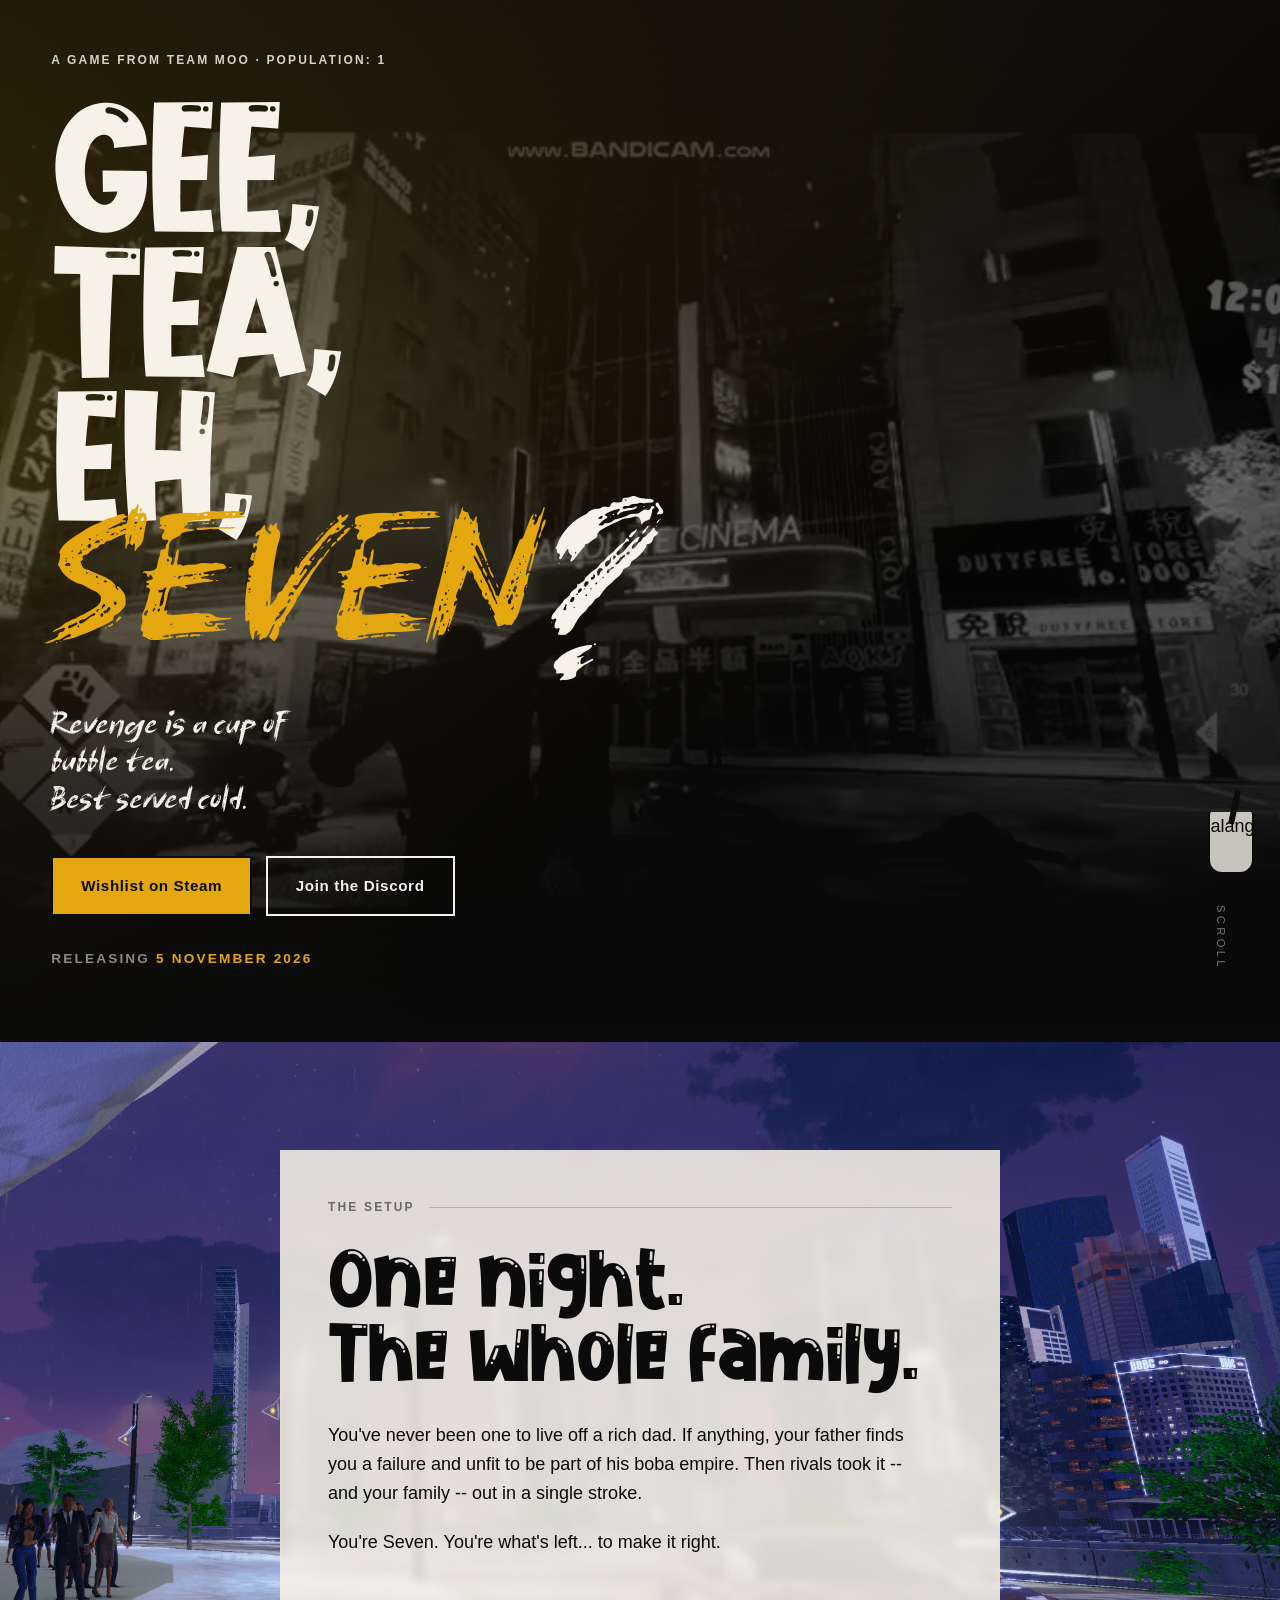
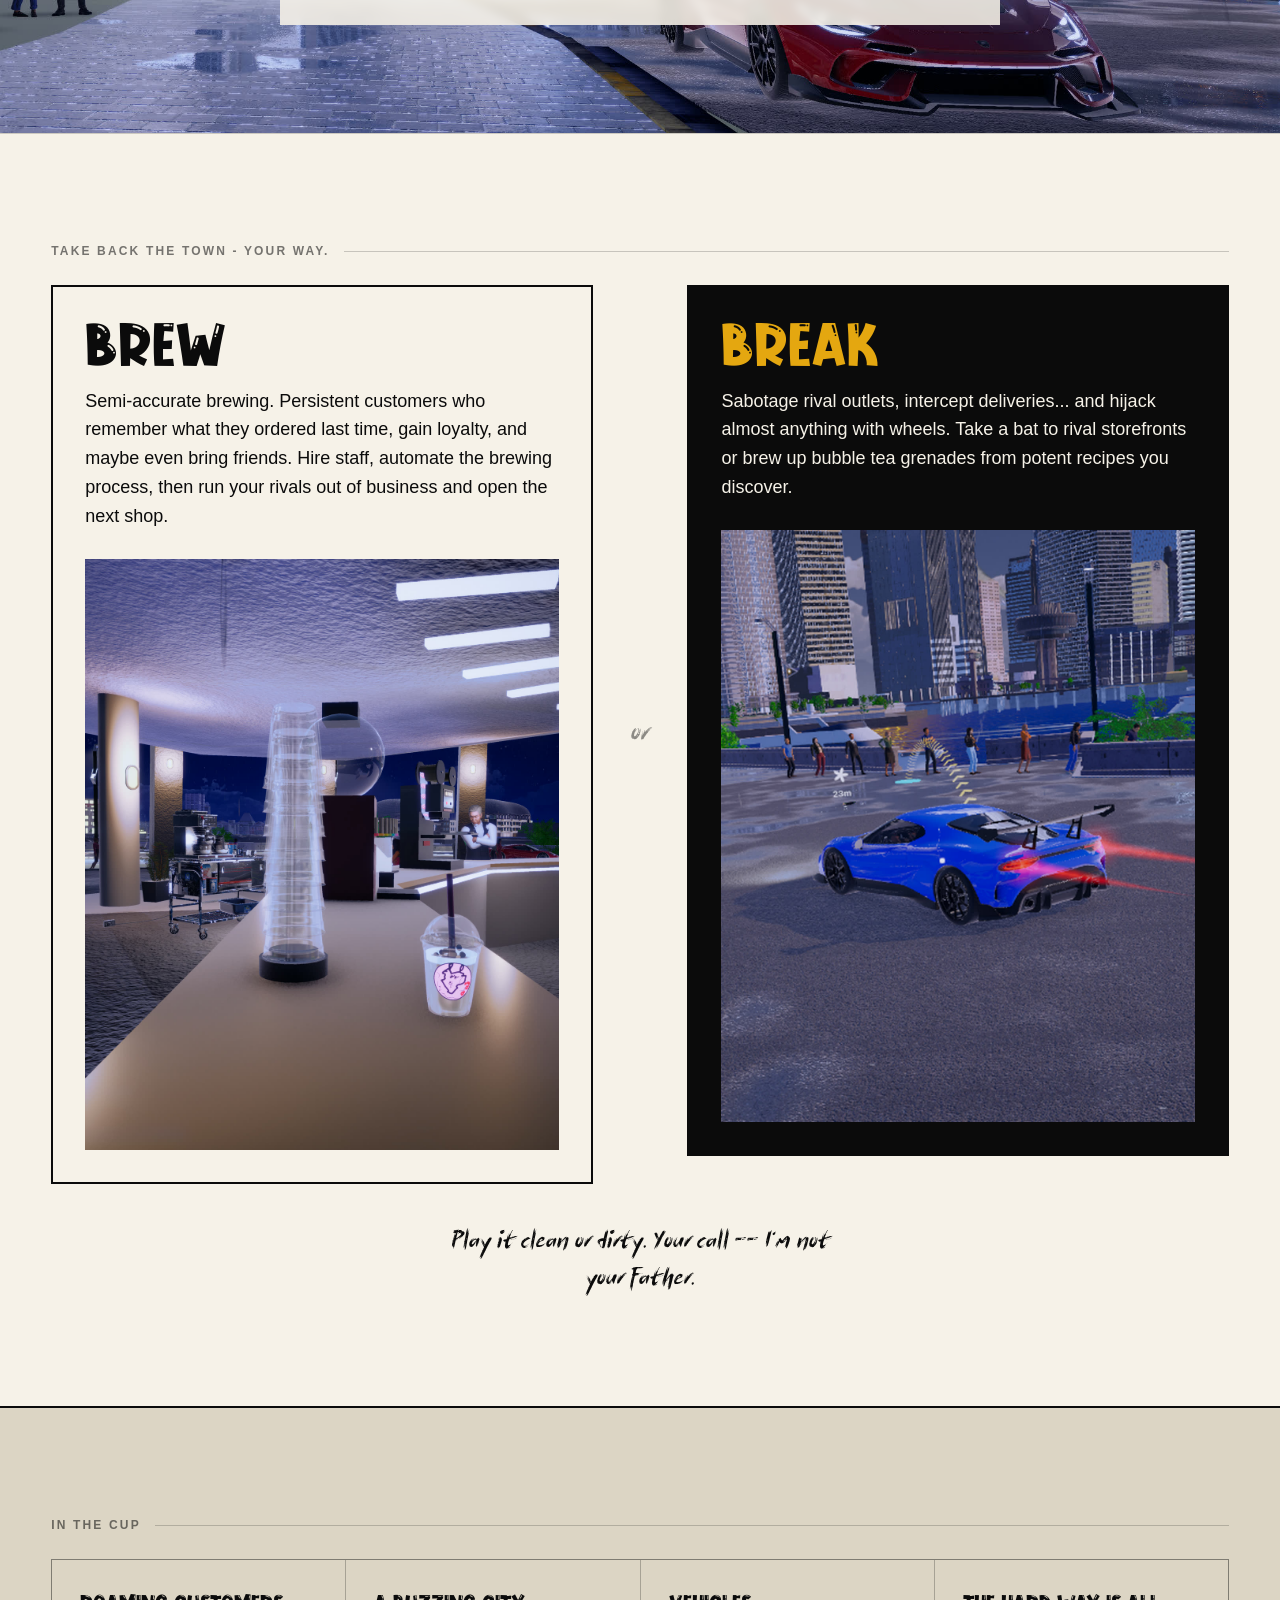
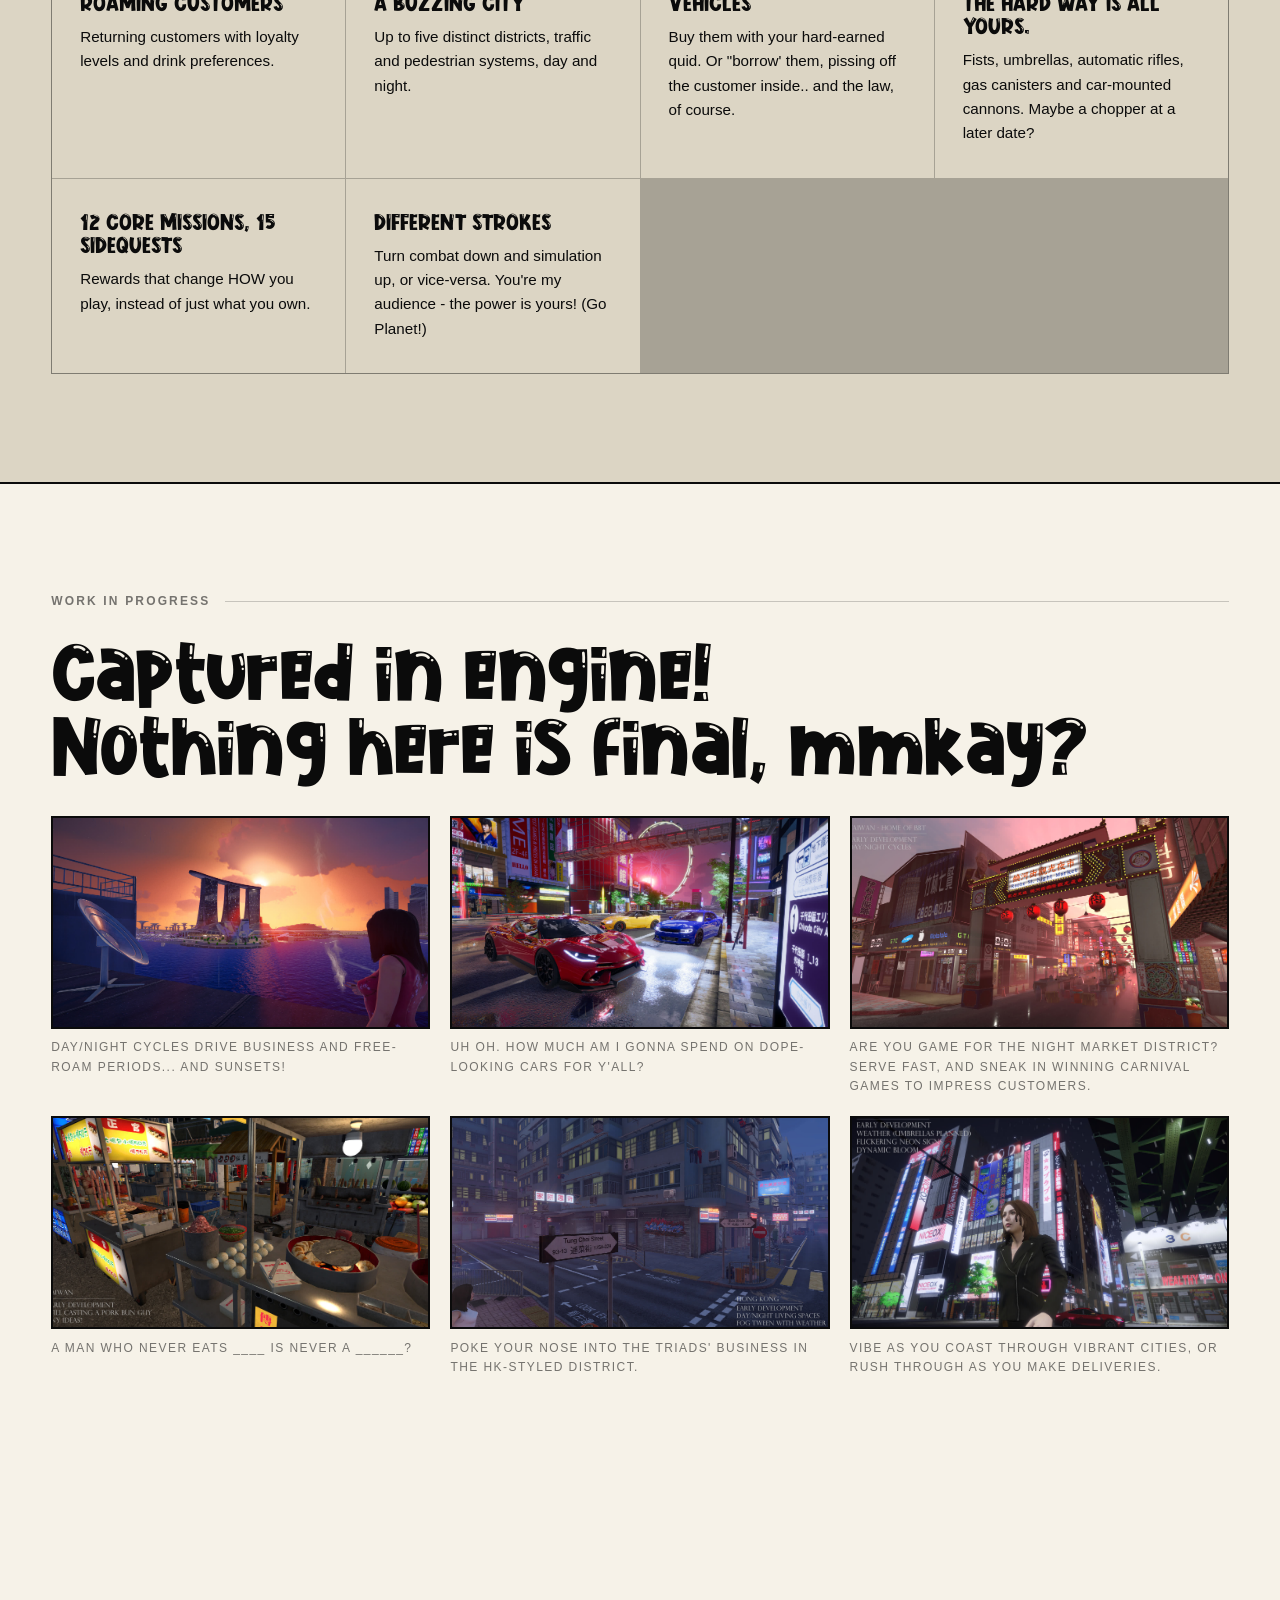
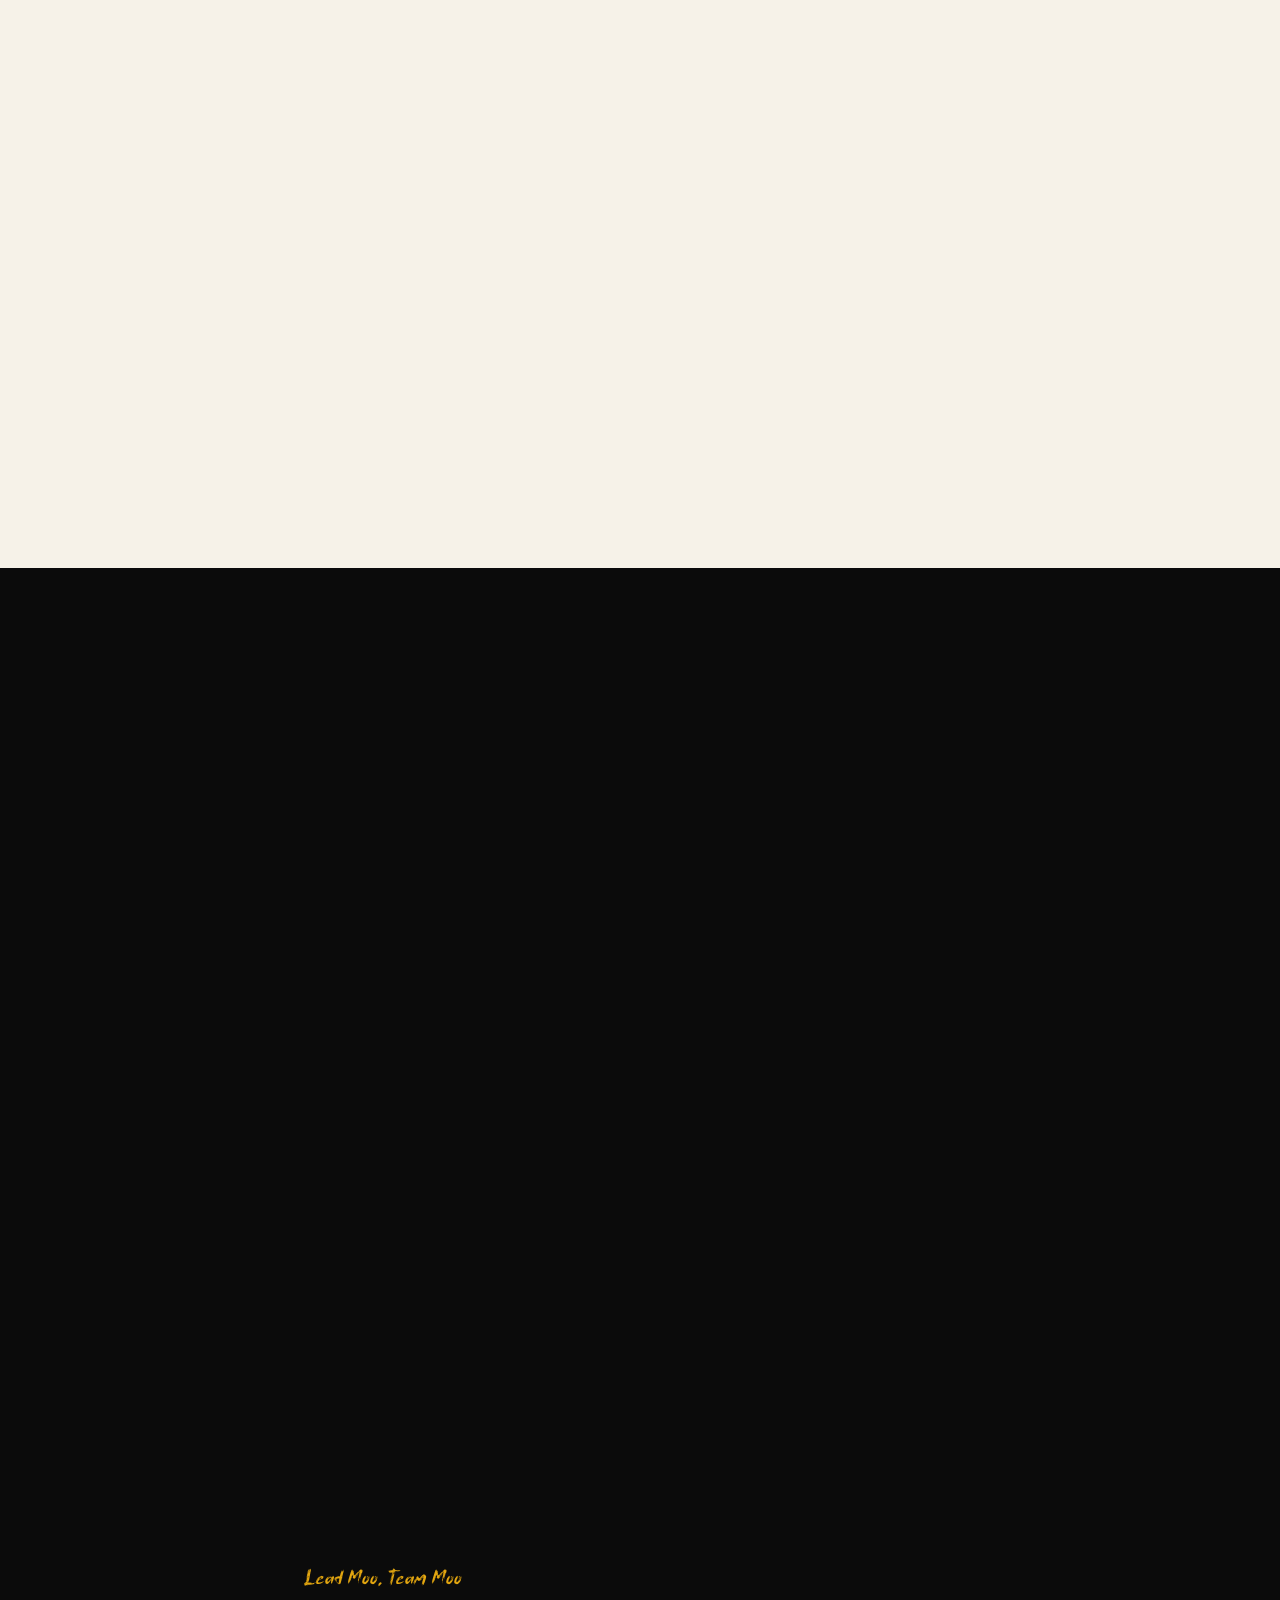
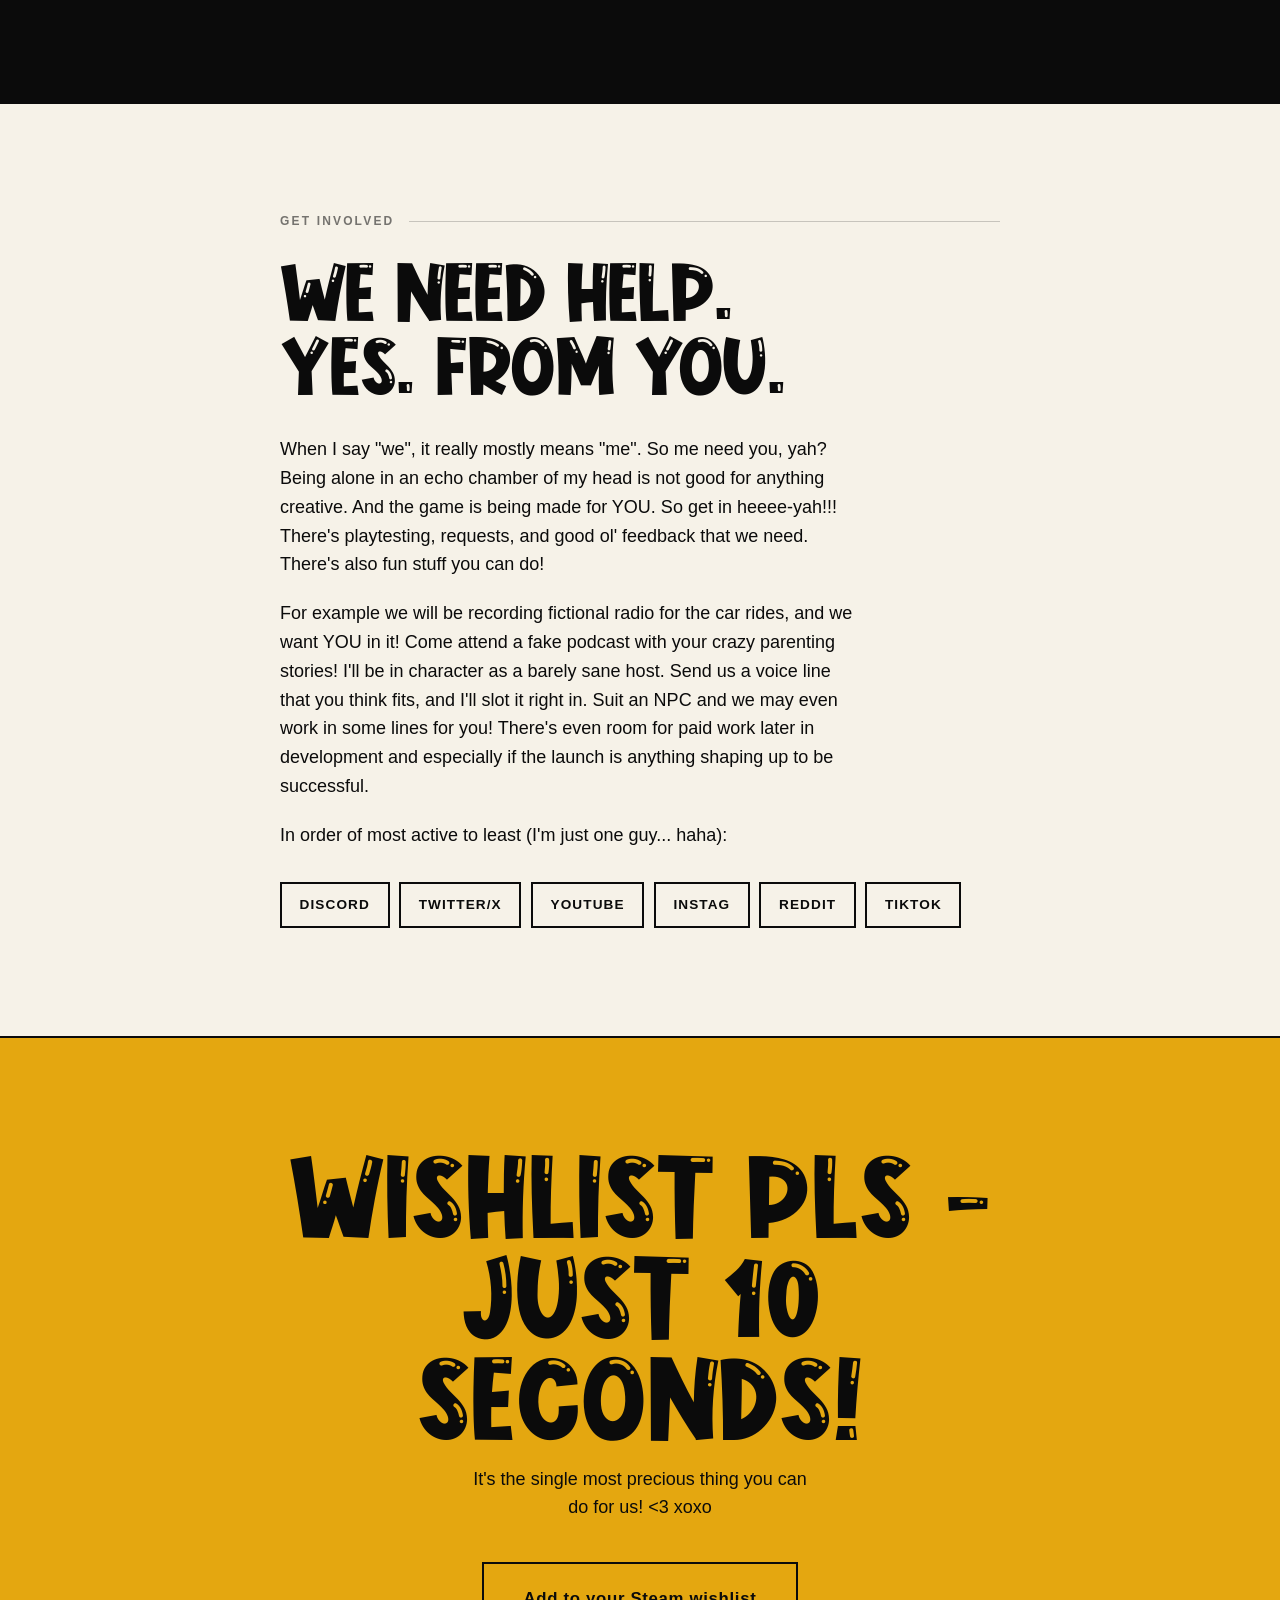
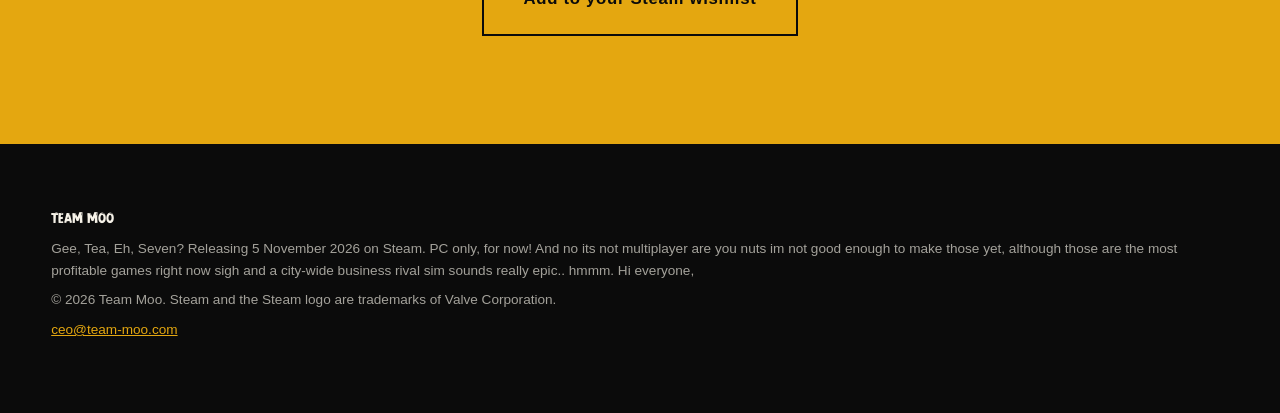
==== index.html @ e5a82c46 "Gee, Tea, Eh, Seven? launch site — trailer hero, six-shot gallery, Steam-ready Co-Authored-By: Claud" ====
<!DOCTYPE html>
<html lang="en">
<head>
<meta charset="utf-8">
<meta name="viewport" content="width=device-width, initial-scale=1">
<title>Gee, Tea, Eh, Seven? from Team Moo (yep)</title>
<meta name="description" content="An open-world, crime-friendly bubble tea chain management simulator. On one level. Revenge is a cup of bubble tea, best served cold. Wishlist on Steam!">

<meta property="og:title" content="Gee, Tea, Eh, Seven?">
<meta property="og:description" content="Build your own empire... or tear theirs down. An open-world crime bubble tea management sim from Team Moo (you read that right lol)">
<meta property="og:type" content="website">
<meta property="og:url" content="https://team-moo.com/">
<meta property="og:image" content="https://team-moo.com/img/og-card.jpg">
<meta name="twitter:card" content="summary_large_image">

<link rel="icon" href="img/favicon.png">
<link rel="stylesheet" href="css/styles.css">
</head>
<body>

<div class="cup" aria-hidden="true">
      <div class="cup__vessel">
         <div class="cup__fill"></div>
    <div class="cup__pearls">
      <span></span><span></span><span></span><span></span><span></span><span></span>alangreenspan
    </div>
  </div>
  <div class="cup__straw"></div>
</div>

<a class="skip" href="#main">Skip to content</a>

<header class="hero" id="main">
  <div class="hero__media">
    
    <img src="img/hero-still.jpg" alt="" loading="eager">
   
    <video autoplay muted loop playsinline preload="metadata" poster="img/hero-still.jpg" aria-hidden="true" tabindex="-1">
      <source src="video/trailer-loop.webm" type="video/webm">
      <source src="video/trailer-loop.mp4" type="video/mp4">
    </video>
  </div>

  <div class="hero__inner">
    <p class="eyebrow reveal"> A game from Team Moo · Population: 1</p>

    <h1 class="hero__title reveal" data-delay="1">
      <span class="hero__line">Gee,</span>
      <span class="hero__line">Tea,</span>
      <span class="hero__line">Eh,</span>
      <span class="hero__line hero__line--mark">Seven<span class="q">?</span></span>
    </h1>

    <p class="hero__tag reveal" data-delay="2">
      Revenge is a cup of bubble tea.<br>Best served cold.
    </p>

    <div class="hero__cta reveal" data-delay="3">
      <a class="btn btn--solid" href="https://store.steampowered.com/app/4365230/Gee_Tea_Eh_Seven/">Wishlist on Steam</a>
      <a class="btn btn--ghost" href="https://discord.gg/n47VFVSS6X">Join the Discord</a>
    </div>

    <p class="hero__date reveal" data-delay="4"><span>Releasing</span> 5 November 2026</p>
  </div>

  <div class="hero__scrollcue" aria-hidden="true">Scroll</div>
</header>

<main>

<section class="sec sec--story" id="story">
  <div class="wrap wrap--narrow">
    <p class="label reveal">The setup</p>
    <h2 class="h-display reveal" data-delay="1">One night.<br>The whole family.</h2>
    <div class="prose reveal" data-delay="2">
      <p>You've never been one to live off a rich dad. If anything, your father finds you a failure and unfit to be part of his boba empire. Then rivals took it -- and your family -- out in a single stroke.</p>
      <p>You're Seven. You're what's left... to make it right.</p>
    </div>
  </div>
</section>


<section class="sec sec--fork" id="fork">
  <div class="wrap">
    <p class="label reveal">Take back the town - your way.</p>
    <div class="fork">
      <article class="fork__side reveal" data-delay="1">
        <h3 class="fork__h">Brew</h3>
        <p>Semi-accurate brewing. Persistent customers who remember what they ordered last time, gain loyalty, and maybe even bring friends. Hire staff, automate the brewing process, then run your rivals out of business and open the next shop.</p>
       
        <img class="fork__img" src="img/fork-brew.jpg" alt="(ALPHA ONLY) Brewing up a storm for customers." loading="lazy">
      </article>

      <div class="fork__or" aria-hidden="true"><span>or</span></div>

      <article class="fork__side fork__side--dark reveal" data-delay="2">


        <h3 class="fork__h">Break</h3>

        <p>Sabotage rival outlets, intercept deliveries... and hijack almost anything with wheels. Take a bat to rival storefronts or brew up bubble tea grenades from potent recipes you discover.</p>

      

        <img class="fork__img" src="img/fork-break.jpg" alt="Confrontation on the street" loading="lazy">
      </article>
    </div>
    <p class="fork__note reveal" data-delay="3">Play it clean or dirty. Your call -- I'm not your father.</p>
  </div>
</section>


<section class="sec sec--kit" id="features">

  <div class="wrap">
    <p class="label reveal">In the cup</p>
    <ul class="kit">
      <li class="kit__item reveal"><h4>Roaming customers</h4><p>Returning customers with loyalty levels and drink preferences.</p></li>
      <li class="kit__item reveal" data-delay="1"><h4>A buzzing city</h4><p>Up to five distinct districts, traffic and pedestrian systems, day and night.</p></li>
      <li class="kit__item reveal" data-delay="2"><h4>Vehicles</h4><p>Buy them with your hard-earned quid. Or "borrow' them, pissing off the customer inside.. and the law, of course.</p></li>
      <li class="kit__item reveal" data-delay="3"><h4>The hard way is all yours.</h4><p>Fists, umbrellas, automatic rifles, gas canisters and car-mounted cannons. Maybe a chopper at a later date?</p></li>
      <li class="kit__item reveal" data-delay="4"><h4>12 core missions, 15 sidequests</h4><p>Rewards that change HOW you play,  instead of just what you own.</p></li>
      <li class="kit__item reveal" data-delay="5"><h4>Different strokes</h4><p>Turn combat down and simulation up, or vice-versa. You're my audience - the power is yours! (Go Planet!)</p></li>
    </ul>
  </div>
</section>


<section class="sec sec--gallery" id="gallery">
  <div class="wrap">
    <p class="label reveal">Work in progress</p>
    <h2 class="h-display reveal" data-delay="1">Captured in engine!<br>Nothing here is final, mmkay?</h2>
    <div class="gallery">
     
      <figure class="gallery__cell reveal"><img src="img/shot-01.jpg" alt="" loading="lazy"><figcaption>Day/night cycles drive business and free-roam periods... and sunsets!</figcaption></figure>
      <figure class="gallery__cell reveal" data-delay="1"><img src="img/shot-02.jpg" alt="" loading="lazy"><figcaption>Uh oh. How much am I gonna spend on dope-looking cars for y'all?</figcaption></figure>
      <figure class="gallery__cell reveal" data-delay="2"><img src="img/shot-03.jpg" alt="" loading="lazy"><figcaption>Are you game for the night market district? Serve fast, and sneak in winning carnival games to impress customers.</figcaption></figure>
      <figure class="gallery__cell reveal" data-delay="3"><img src="img/shot-04.jpg" alt="" loading="lazy"><figcaption>A man who never eats ____ is never a ______? </figcaption></figure>
      <figure class="gallery__cell reveal" data-delay="4"><img src="img/shot-05.jpg" alt="" loading="lazy"><figcaption>Poke your nose into the triads' business in the HK-styled district.</figcaption></figure>
      <figure class="gallery__cell reveal" data-delay="5"><img src="img/shot-06.jpg" alt="" loading="lazy"><figcaption>Vibe as you coast through vibrant cities, or rush through as you make deliveries.</figcaption></figure>
    </div>
    <div class="gallery__video reveal">
      <iframe src="https://www.youtube-nocookie.com/embed/8V0tipgCSSY"
        title="100 Wishlists! Celebratory features trailer for Gee, Tea, Eh, Seven"
        loading="lazy"
        allow="accelerometer; autoplay; clipboard-write; encrypted-media; gyroscope; picture-in-picture; web-share"
        referrerpolicy="strict-origin-when-cross-origin"
        allowfullscreen></iframe>
    </div>
  </div>
</section>


<section class="sec sec--pledge" id="pledge">
  <div class="wrap wrap--narrow">
    <p class="label label--invert reveal">AI'd rather not</p>
    <h2 class="h-display h-display--invert reveal" data-delay="1">Every asset in this game was (probably) made by a person.</h2>
    <div class="prose prose--invert reveal" data-delay="2">
      <p>I literally voice almost all the male characters and am working with amazing female VAs (including the wife...). Even though GenAI voices would have been helluva lot cheaper, near-instant, and hassle-free (you ever waited 4 weeks for a retake? Or rewritten the script a few times?). But what would be the point? I want you to hear us, feel us, and rip into our amateur performances. It's fun for us, and it'll be fun for you (and not cringe), I hope. And I think you want to hear us, too.</p>
      <p>Even fonts, for example -- some were purchased through a custom license from a designer in Indonesia who has been at it for yonks. The main character? The creator sent me a telegram video to adjust his hair, bless her heart. </p>

<p>But even asset stores are getting sus now. As far as I can tell, our assets predate the flood - a lot of our cityscape comes from 2021 - 2023 releases, for example. I mean, they certainly look charmingly jank in some places... so forgive us for the jank. If you spot something that doesn't belong, please tell us and we'll sniff around. But damn, I can see how it gets harder to tell as time goes on. Anyway, at least we're paying humans D:</p>
    </div>
    <p class="signoff reveal" data-delay="3">— Lead Moo, Team Moo</p>
  </div>
</section>


<section class="sec sec--join" id="join">
  <div class="wrap wrap--narrow">
    <p class="label reveal">Get involved</p>
    <h2 class="h-display reveal" data-delay="1">WE NEED HELP. YES. FROM YOU.</h2>
    <div class="prose reveal" data-delay="2">
      <p>When I say "we", it really mostly means "me". So me need you, yah? Being alone in an echo chamber of my head is not good for anything creative. And the game is being made for YOU. So get in heeee-yah!!! There's playtesting, requests, and good ol' feedback that we need. There's also fun stuff you can do! </p>

<p>For example we will be recording fictional radio for the car rides, and we want YOU in it! Come attend a fake podcast with your crazy parenting stories! I'll be in character as a barely sane host. Send us a voice line that you think fits, and I'll slot it right in. Suit an NPC and we may even work in some lines for you! There's even room for paid work later in development and especially if the launch is anything shaping up to be successful.</p>

<p>In order of most active to least (I'm just one guy... haha):</p>
    </div>
    <div class="social reveal" data-delay="3">
      <a href="https://discord.gg/n47VFVSS6X">Discord</a>
      <a href="https://x.com/geeteaehseven">Twitter/X</a>
      <a href="https://youtube.com/@GeeTeaEhSeven">YouTube</a>
      <a href="https://instagram.com/geeteaehseven">Instag</a>
      <a href="https://www.reddit.com/r/GeeTeaEh7/">Reddit</a>           
      <a href="https://tiktok.com/@geeteaehseven">TikTok</a>
      </div>
  </div>
</section>



<section class="sec sec--end">
  <div class="wrap wrap--narrow">
    <h2 class="end__h reveal">Wishlist pls - just 10 seconds!</h2>
    <p class="end__sub reveal" data-delay="1">It's the single most precious thing you can do for us! <3 xoxo</p>
    <a class="btn btn--solid btn--big reveal" data-delay="2" href="https://store.steampowered.com/app/4365230/Gee_Tea_Eh_Seven/">Add to your Steam wishlist</a>
  </div>
</section>

</main>

<footer class="foot">
  <div class="wrap">
    <p class="foot__brand">Team Moo</p>
    <p class="foot__meta">Gee, Tea, Eh, Seven? Releasing 5 November 2026 on Steam. PC only, for now! And no its not multiplayer are you nuts im not good enough to make those yet, although those are the most profitable games right now sigh and a city-wide business rival sim sounds really epic.. hmmm. Hi everyone,</p>
    <p class="foot__legal">© 2026 Team Moo. Steam and the Steam logo are trademarks of Valve Corporation.</p>
    <p class="foot__contact"><a href="mailto:ceo@team-moo.com">ceo@team-moo.com</a></p>
  </div>
</footer>

<script src="js/main.js"></script>
</body>
</html>
---- css/styles.css ----
/* ============================================================
   Gee, Tea, Eh, Seven? — team-moo.com
   Palette: mustard / ink / paper, with a tapioca brown for depth.
   Drop licensed .woff2 files into /fonts/ (see fonts/README.txt).
   ============================================================ */

@font-face {
  font-family: "Jellyfish";
  src: url("../fonts/jellyfish.woff2") format("woff2");
  font-weight: 400 900;
  font-display: swap;
}
@font-face {
  font-family: "Mashiro";
  src: url("../fonts/mashiro.woff2") format("woff2");
  font-weight: 400 700;
  font-display: swap;
}

:root {
  --ink:        #0B0B0B;
  --ink-soft:   #1A1815;
  --paper:      #F6F2E8;
  --paper-dim:  #DCD5C4;
  --mustard:    #E4A710;
  --mustard-hi: #FFC53D;
  --tapioca:    #2A1F16;

  --font-display: "Jellyfish", "Impact", system-ui, sans-serif;
  --font-accent:  "Mashiro", "Georgia", serif;
  --font-body:    ui-sans-serif, "Inter", "Helvetica Neue", Arial, sans-serif;

  --gut: clamp(1.25rem, 4vw, 4rem);
  --sec-pad: clamp(5rem, 12vh, 11rem);
  --rule: 1px solid color-mix(in srgb, var(--ink) 18%, transparent);
}

*, *::before, *::after { box-sizing: border-box; }

html { scroll-behavior: smooth; }
@media (prefers-reduced-motion: reduce) { html { scroll-behavior: auto; } }

body {
  margin: 0;
  background: var(--paper);
  color: var(--ink);
  font-family: var(--font-body);
  font-size: clamp(1rem, 0.95rem + 0.25vw, 1.125rem);
  line-height: 1.6;
  -webkit-font-smoothing: antialiased;
  overflow-x: hidden;
}

img { max-width: 100%; display: block; }
a { color: inherit; }

.skip {
  position: absolute; left: -9999px; top: 0; z-index: 200;
  background: var(--ink); color: var(--mustard); padding: .75rem 1rem;
}
.skip:focus { left: 0; }

:focus-visible {
  outline: 3px solid var(--mustard);
  outline-offset: 3px;
}

.wrap {
  width: min(100% - (var(--gut) * 2), 1240px);
  margin-inline: auto;
}
.wrap--narrow { width: min(100% - (var(--gut) * 2), 720px); }

/* ---------- Type roles ---------- */

.eyebrow, .label {
  font-family: var(--font-body);
  font-size: .75rem;
  font-weight: 700;
  letter-spacing: .18em;
  text-transform: uppercase;
  margin: 0 0 1.5rem;
  color: color-mix(in srgb, var(--ink) 55%, transparent);
}
.label { display: flex; align-items: center; gap: .9rem; }
.label::after {
  content: ""; flex: 1; height: 1px;
  background: color-mix(in srgb, var(--ink) 20%, transparent);
}
.label--invert { color: color-mix(in srgb, var(--paper) 60%, transparent); }
.label--invert::after { background: color-mix(in srgb, var(--paper) 25%, transparent); }
/* Hero eyebrow sits on the dark video/still, not paper. */
.hero .eyebrow { color: color-mix(in srgb, var(--paper) 85%, transparent); }

.h-display {
  font-family: var(--font-display);
  font-size: clamp(2.25rem, 1.2rem + 4.6vw, 5rem);
  line-height: .95;
  letter-spacing: -0.02em;
  margin: 0 0 2rem;
  text-wrap: balance;
}
.h-display--invert { color: var(--paper); }

.prose p { margin: 0 0 1.25rem; max-width: 58ch; }
.prose--invert { color: color-mix(in srgb, var(--paper) 82%, transparent); }

/* ---------- Buttons ---------- */

.btn {
  display: inline-block;
  font-weight: 700;
  font-size: .95rem;
  letter-spacing: .04em;
  text-decoration: none;
  padding: 1rem 1.75rem;
  border: 2px solid var(--ink);
  transition: transform .18s ease, background .18s ease, color .18s ease;
}
.btn--solid { background: var(--mustard); color: var(--ink); }
.btn--solid:hover { background: var(--ink); color: var(--mustard); transform: translateY(-2px); }
.btn--ghost { background: transparent; color: var(--paper); border-color: var(--paper); }
.btn--ghost:hover { background: var(--paper); color: var(--ink); transform: translateY(-2px); }
.btn--big { padding: 1.35rem 2.5rem; font-size: 1.05rem; }

/* ============================================================
   SIGNATURE — the cup fills as you scroll
   ============================================================ */

.cup {
  position: fixed;
  right: clamp(.75rem, 2vw, 1.75rem);
  bottom: clamp(.75rem, 2vw, 1.75rem);
  z-index: 90;
  width: 46px;
  pointer-events: none;
  mix-blend-mode: normal;
}
.cup__vessel {
  position: relative;
  height: 62px;
  border: 2px solid var(--ink);
  border-top: none;
  border-radius: 3px 3px 14px 14px;
  overflow: hidden;
  background: color-mix(in srgb, var(--paper) 80%, transparent);
  backdrop-filter: blur(3px);
}
.cup__fill {
  position: absolute; inset: auto 0 0 0;
  height: 0%;
  background: var(--mustard);
  transition: height .12s linear;
}
.cup__pearls { position: absolute; inset: 0; }
.cup__pearls span {
  position: absolute;
  width: 7px; height: 7px;
  border-radius: 50%;
  background: var(--tapioca);
  opacity: 0;
  transition: opacity .3s ease;
}
.cup__pearls span:nth-child(1) { left: 5px;  bottom: 4px; }
.cup__pearls span:nth-child(2) { left: 15px; bottom: 3px; }
.cup__pearls span:nth-child(3) { left: 26px; bottom: 5px; }
.cup__pearls span:nth-child(4) { left: 9px;  bottom: 12px; }
.cup__pearls span:nth-child(5) { left: 21px; bottom: 11px; }
.cup__pearls span:nth-child(6) { left: 30px; bottom: 13px; }
.cup.is-filling .cup__pearls span { opacity: 1; }
.cup__straw {
  position: absolute;
  top: -22px; left: 50%;
  width: 6px; height: 34px;
  background: var(--ink);
  transform: translateX(-50%) rotate(12deg);
  transform-origin: bottom center;
}
@media (max-width: 640px) { .cup { display: none; } }

/* ============================================================
   HERO
   ============================================================ */

.hero {
  position: relative;
  min-height: 100svh;
  display: flex;
  align-items: flex-end;
  padding: var(--gut) var(--gut) clamp(3rem, 8vh, 6rem);
  background: var(--ink);
  overflow: hidden;
  isolation: isolate;
}
.hero__media { position: absolute; inset: 0; z-index: -2; }
.hero__media img,
.hero__media video {
  width: 100%; height: 100%; object-fit: cover;
  /* Duotone: unifies WIP screenshots of uneven quality into one look. */
  filter: grayscale(1) contrast(1.15) brightness(.62);
}
/* Video sits above the still; its poster is the same image, so a missing or
   still-loading file is invisible to the viewer. */
.hero__media video { position: absolute; inset: 0; }
@media (prefers-reduced-motion: reduce) {
  .hero__media video { display: none; }
}
.hero::after {
  content: "";
  position: absolute; inset: 0; z-index: -1;
  background:
    linear-gradient(to top, rgba(11,11,11,.95) 0%, rgba(11,11,11,.35) 55%, rgba(11,11,11,.7) 100%),
    linear-gradient(140deg, color-mix(in srgb, var(--mustard) 40%, transparent), transparent 65%);
  mix-blend-mode: normal;
}

.hero__inner { position: relative; width: min(100%, 1240px); margin-inline: auto; }

.hero__title {
  font-family: var(--font-display);
  font-size: clamp(3.5rem, 1rem + 13vw, 11rem);
  line-height: .82;
  letter-spacing: -0.03em;
  margin: 0 0 1.75rem;
  color: var(--paper);
  text-transform: uppercase;
}
.hero__line { display: block; }
.hero__line--mark {
  color: var(--mustard);
  /* Accent script for the name drop; sized up slightly so its x-height matches the display face. */
  font-family: var(--font-accent);
  font-size: 1.06em;
  letter-spacing: 0;
}
.hero__title .q {
  font-family: var(--font-accent);
  color: var(--paper);
  margin-left: .06em;
}

.hero__tag {
  font-family: var(--font-accent);
  font-size: clamp(1.15rem, .9rem + 1.2vw, 1.9rem);
  line-height: 1.25;
  color: var(--paper);
  margin: 0 0 2.25rem;
  max-width: 22ch;
}

.hero__cta { display: flex; flex-wrap: wrap; gap: .85rem; margin-bottom: 2rem; }

.hero__date {
  font-size: .85rem;
  letter-spacing: .16em;
  text-transform: uppercase;
  font-weight: 700;
  color: var(--mustard);
  margin: 0;
}
.hero__date span { color: color-mix(in srgb, var(--paper) 55%, transparent); }

.hero__scrollcue {
  position: absolute;
  right: var(--gut); bottom: clamp(3rem, 8vh, 6rem);
  writing-mode: vertical-rl;
  font-size: .7rem; letter-spacing: .3em; text-transform: uppercase;
  color: color-mix(in srgb, var(--paper) 45%, transparent);
}
@media (max-width: 900px) { .hero__scrollcue { display: none; } }

/* ============================================================
   SECTIONS
   ============================================================ */

.sec { padding-block: var(--sec-pad); }

.sec--story {
  border-bottom: var(--rule);
  /* Full-colour backdrop — deliberately exempt from the duotone treatment. */
  background: url("../img/story-bg.jpg") center / cover no-repeat;
}
/* Translucent backing keeps the ink text legible over the photo. */
.sec--story .wrap--narrow {
  background: color-mix(in srgb, var(--paper) 88%, transparent);
  backdrop-filter: blur(4px);
  padding: clamp(1.5rem, 4vw, 3rem);
}

/* --- Fork --- */
.fork {
  display: grid;
  grid-template-columns: 1fr auto 1fr;
  gap: clamp(1rem, 3vw, 3rem);
  align-items: start;
}
.fork__side { padding: 2rem; border: 2px solid var(--ink); background: var(--paper); }
.fork__side--dark { background: var(--ink); color: var(--paper); }
.fork__h {
  font-family: var(--font-display);
  font-size: clamp(2rem, 1.2rem + 3vw, 3.75rem);
  line-height: .9;
  margin: 0 0 1rem;
  text-transform: uppercase;
}
.fork__side--dark .fork__h { color: var(--mustard); }
.fork__side p { margin: 0 0 1.75rem; }
.fork__img {
  width: 100%; aspect-ratio: 4 / 5; object-fit: cover;
}
.fork__or {
  align-self: center;
  font-family: var(--font-accent);
  font-size: clamp(1.25rem, 2vw, 2rem);
  color: color-mix(in srgb, var(--ink) 45%, transparent);
}
.fork__note {
  margin: 2.5rem 0 0;
  font-family: var(--font-accent);
  font-size: clamp(1.05rem, .95rem + .6vw, 1.5rem);
  text-align: center;
  max-width: 40ch; margin-inline: auto;
}
@media (max-width: 820px) {
  .fork { grid-template-columns: 1fr; }
  .fork__or { justify-self: center; }
}

/* --- Kit grid --- */
.sec--kit { background: var(--paper-dim); border-block: 2px solid var(--ink); }
.kit {
  list-style: none; margin: 0; padding: 0;
  display: grid;
  grid-template-columns: repeat(auto-fit, minmax(240px, 1fr));
  gap: 1px;
  background: color-mix(in srgb, var(--ink) 25%, transparent);
  border: 1px solid color-mix(in srgb, var(--ink) 25%, transparent);
}
.kit__item { background: var(--paper-dim); padding: 2rem 1.75rem; }
.kit__item h4 {
  font-family: var(--font-display);
  font-size: 1.4rem; line-height: 1.05;
  margin: 0 0 .6rem; text-transform: uppercase;
}
.kit__item p { margin: 0; font-size: .95rem; }

/* --- Gallery --- */
.gallery {
  display: grid;
  grid-template-columns: repeat(auto-fit, minmax(300px, 1fr));
  gap: 1.25rem;
  margin-top: 2rem;
}
.gallery__cell { margin: 0; position: relative; }
.gallery__cell img {
  width: 100%; aspect-ratio: 16 / 9; object-fit: cover;
  border: 2px solid var(--ink);
  /* Overshooting ease gives a small outward bounce as it lands. */
  transition: transform .6s cubic-bezier(0.34, 1.56, 0.64, 1);
}
.gallery__cell:hover { z-index: 5; }
.gallery__cell:hover img { transform: scale(1.5); }
.gallery__cell figcaption {
  font-size: .75rem; letter-spacing: .12em; text-transform: uppercase;
  margin-top: .6rem;
  color: color-mix(in srgb, var(--ink) 55%, transparent);
}

.gallery__video { margin-top: 1.25rem; }
.gallery__video iframe {
  display: block;
  width: 100%; aspect-ratio: 16 / 9;
  border: 2px solid var(--ink);
}

/* --- Pledge --- */
.sec--pledge { background: var(--ink); }
.signoff {
  font-family: var(--font-accent);
  font-size: 1.25rem;
  color: var(--mustard);
  margin: 2rem 0 0;
}

/* --- Join --- */
.social { display: flex; flex-wrap: wrap; gap: .6rem; margin-top: 2rem; }
.social a {
  text-decoration: none;
  font-weight: 700; font-size: .85rem;
  letter-spacing: .08em; text-transform: uppercase;
  padding: .65rem 1.1rem;
  border: 2px solid var(--ink);
  transition: background .18s ease, color .18s ease;
}
.social a:hover { background: var(--ink); color: var(--mustard); }

/* --- End CTA --- */
.sec--end { background: var(--mustard); text-align: center; border-top: 2px solid var(--ink); }
.end__h {
  font-family: var(--font-display);
  font-size: clamp(2.75rem, 1.5rem + 7vw, 7rem);
  line-height: .9; margin: 0 0 1rem; text-transform: uppercase;
}
.end__sub { max-width: 34ch; margin: 0 auto 2.5rem; }

/* --- Footer --- */
.foot { background: var(--ink); color: color-mix(in srgb, var(--paper) 65%, transparent); padding-block: 4rem; }
.foot__brand {
  font-family: var(--font-display);
  font-size: 2rem; color: var(--paper); margin: 0 0 1rem; text-transform: uppercase;
}
.foot p { margin: 0 0 .5rem; font-size: .85rem; }
.foot a { color: var(--mustard); }

/* ============================================================
   REVEAL
   ============================================================ */

.reveal {
  opacity: 0;
  transform: translateY(28px);
  transition: opacity .7s cubic-bezier(.2,.7,.3,1), transform .7s cubic-bezier(.2,.7,.3,1);
  transition-delay: calc(var(--d, 0) * 90ms);
}
.reveal.is-in { opacity: 1; transform: none; }

@media (prefers-reduced-motion: reduce) {
  .reveal { opacity: 1; transform: none; transition: none; }
  .cup__fill { transition: none; }
  .gallery__cell img, .btn, .social a { transition: none; }
}
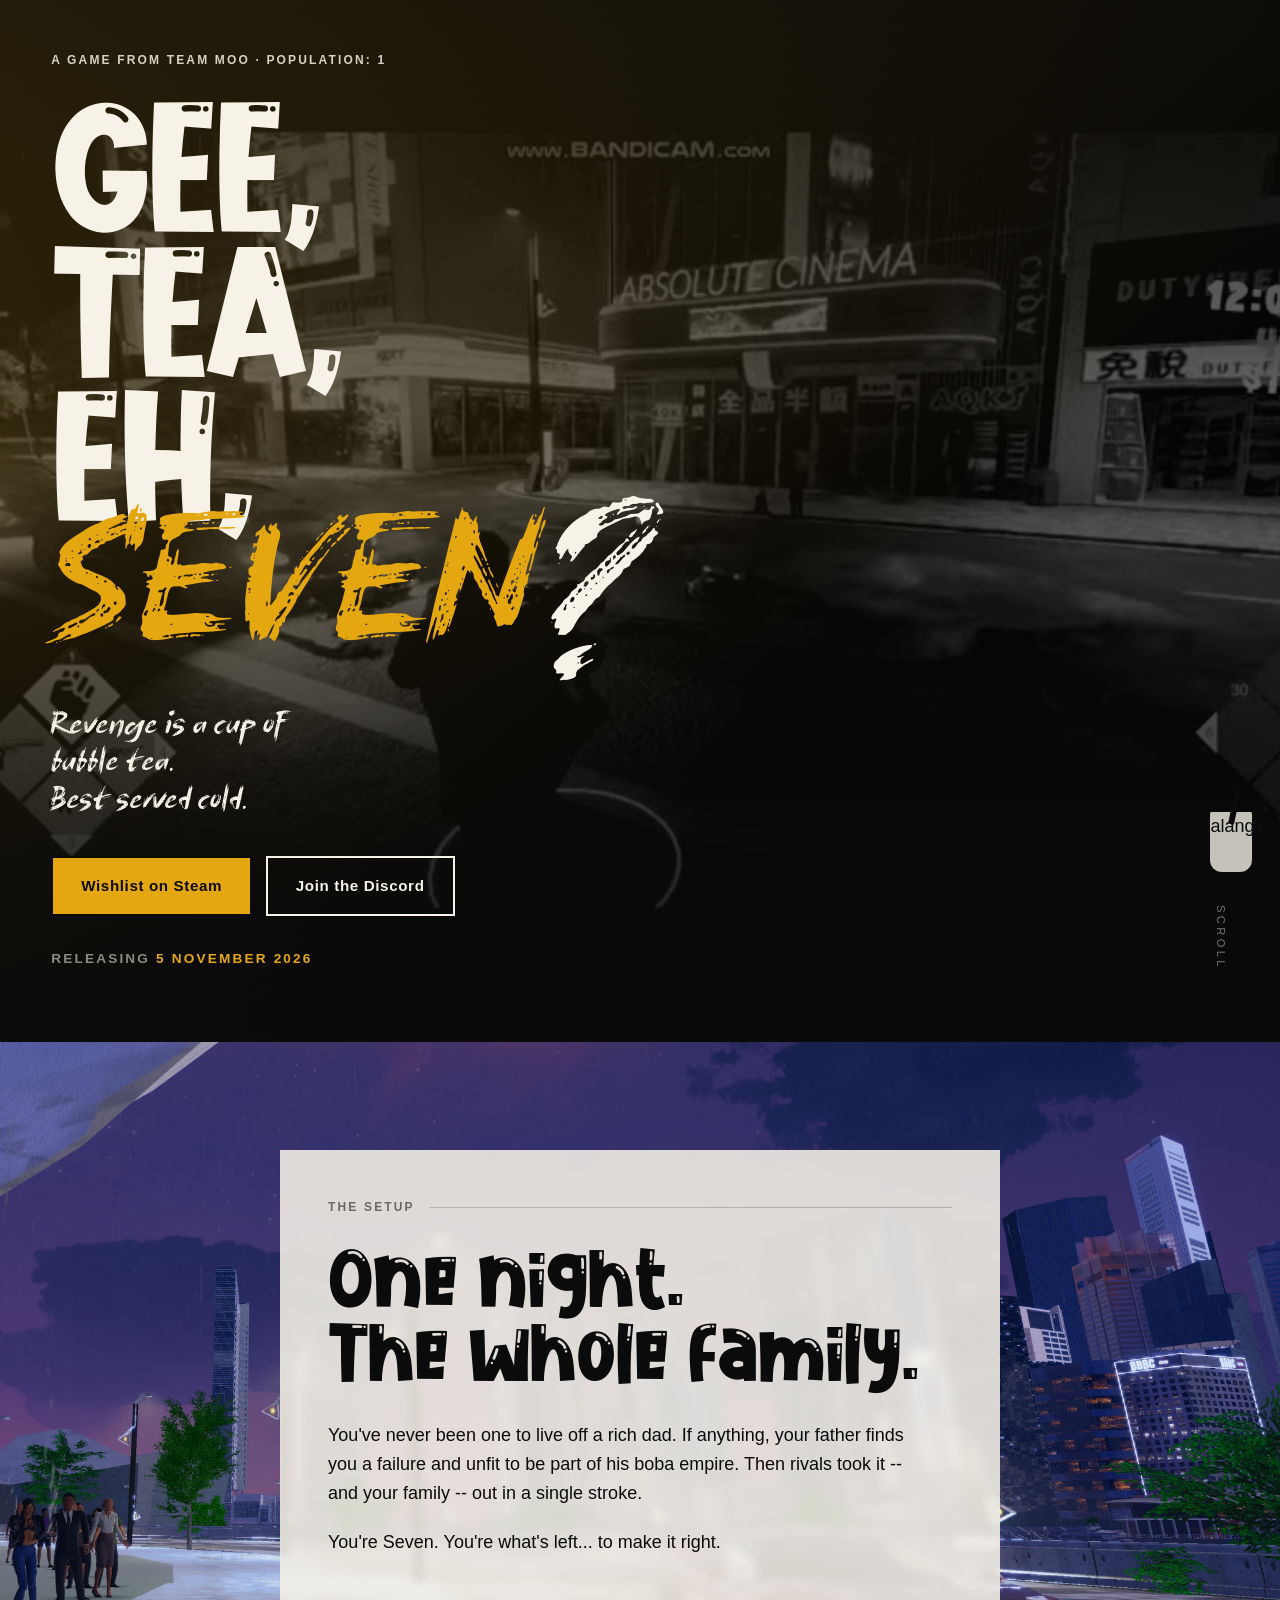
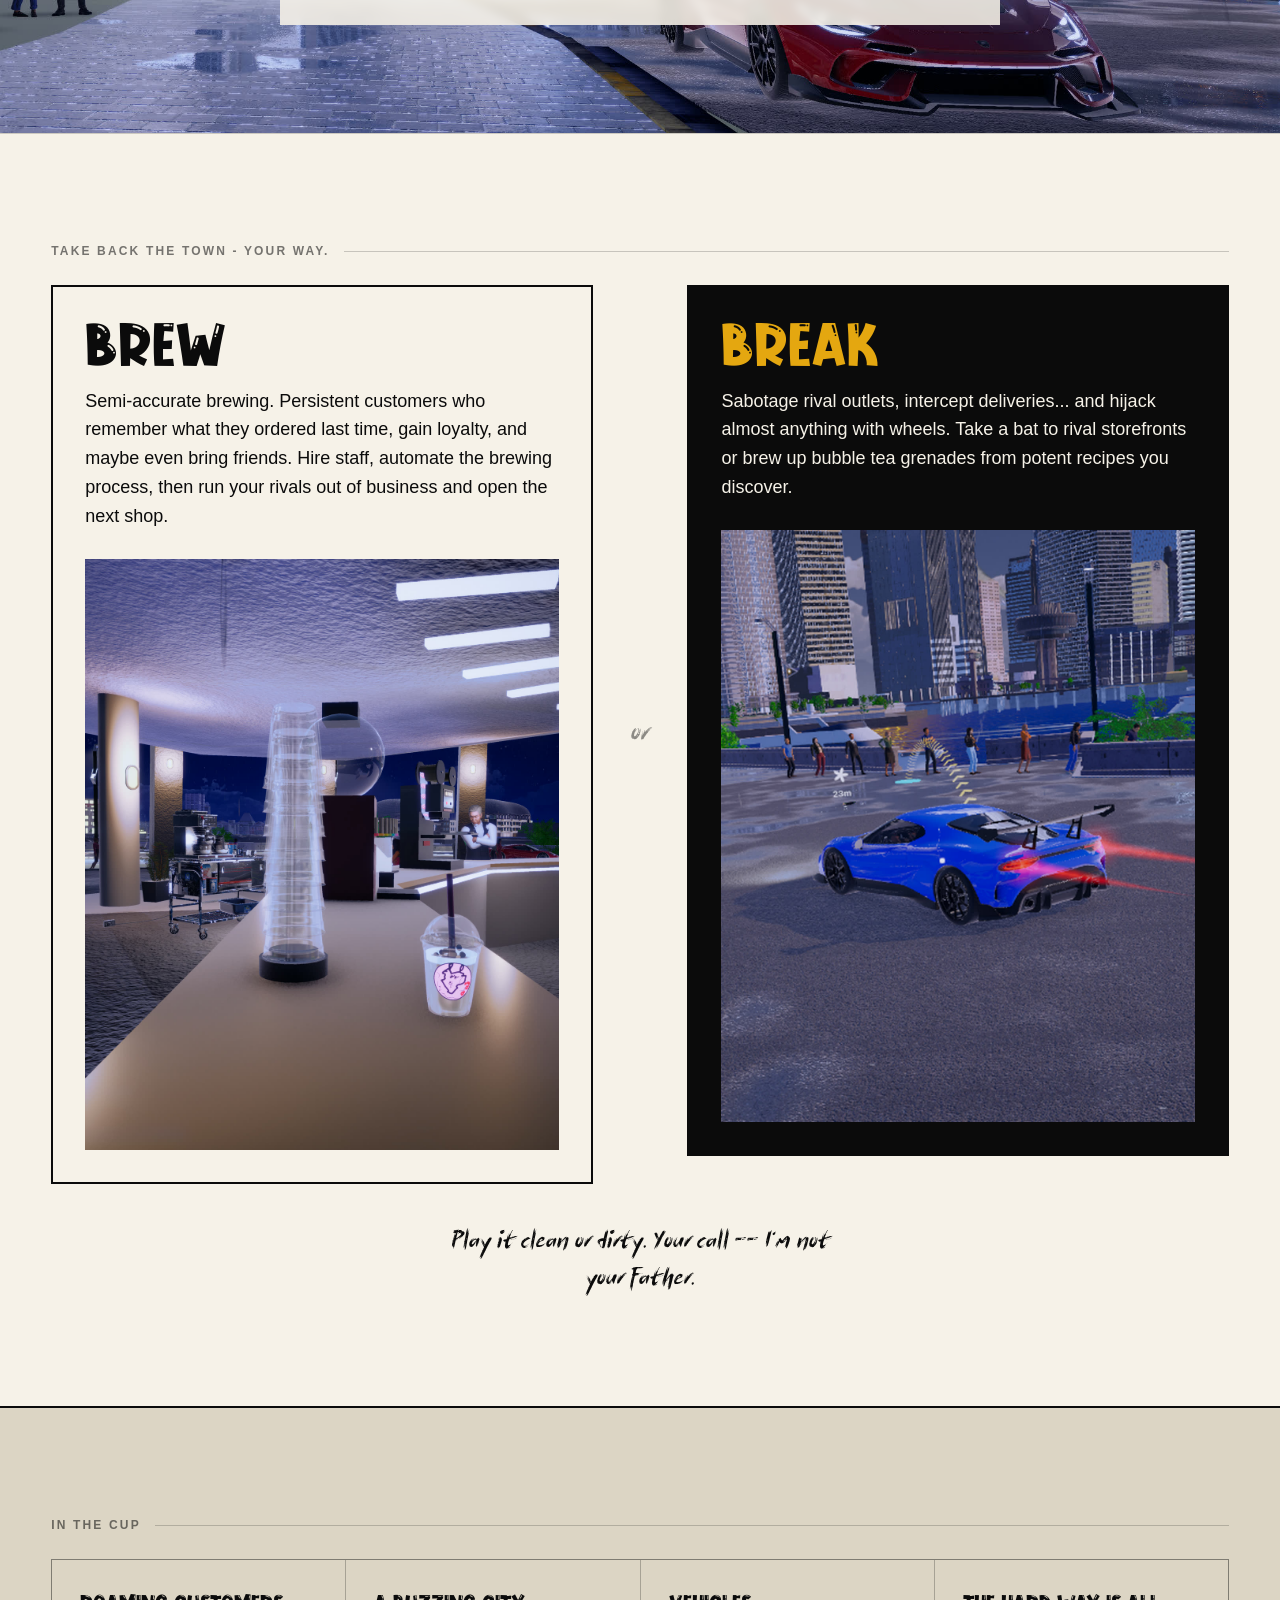
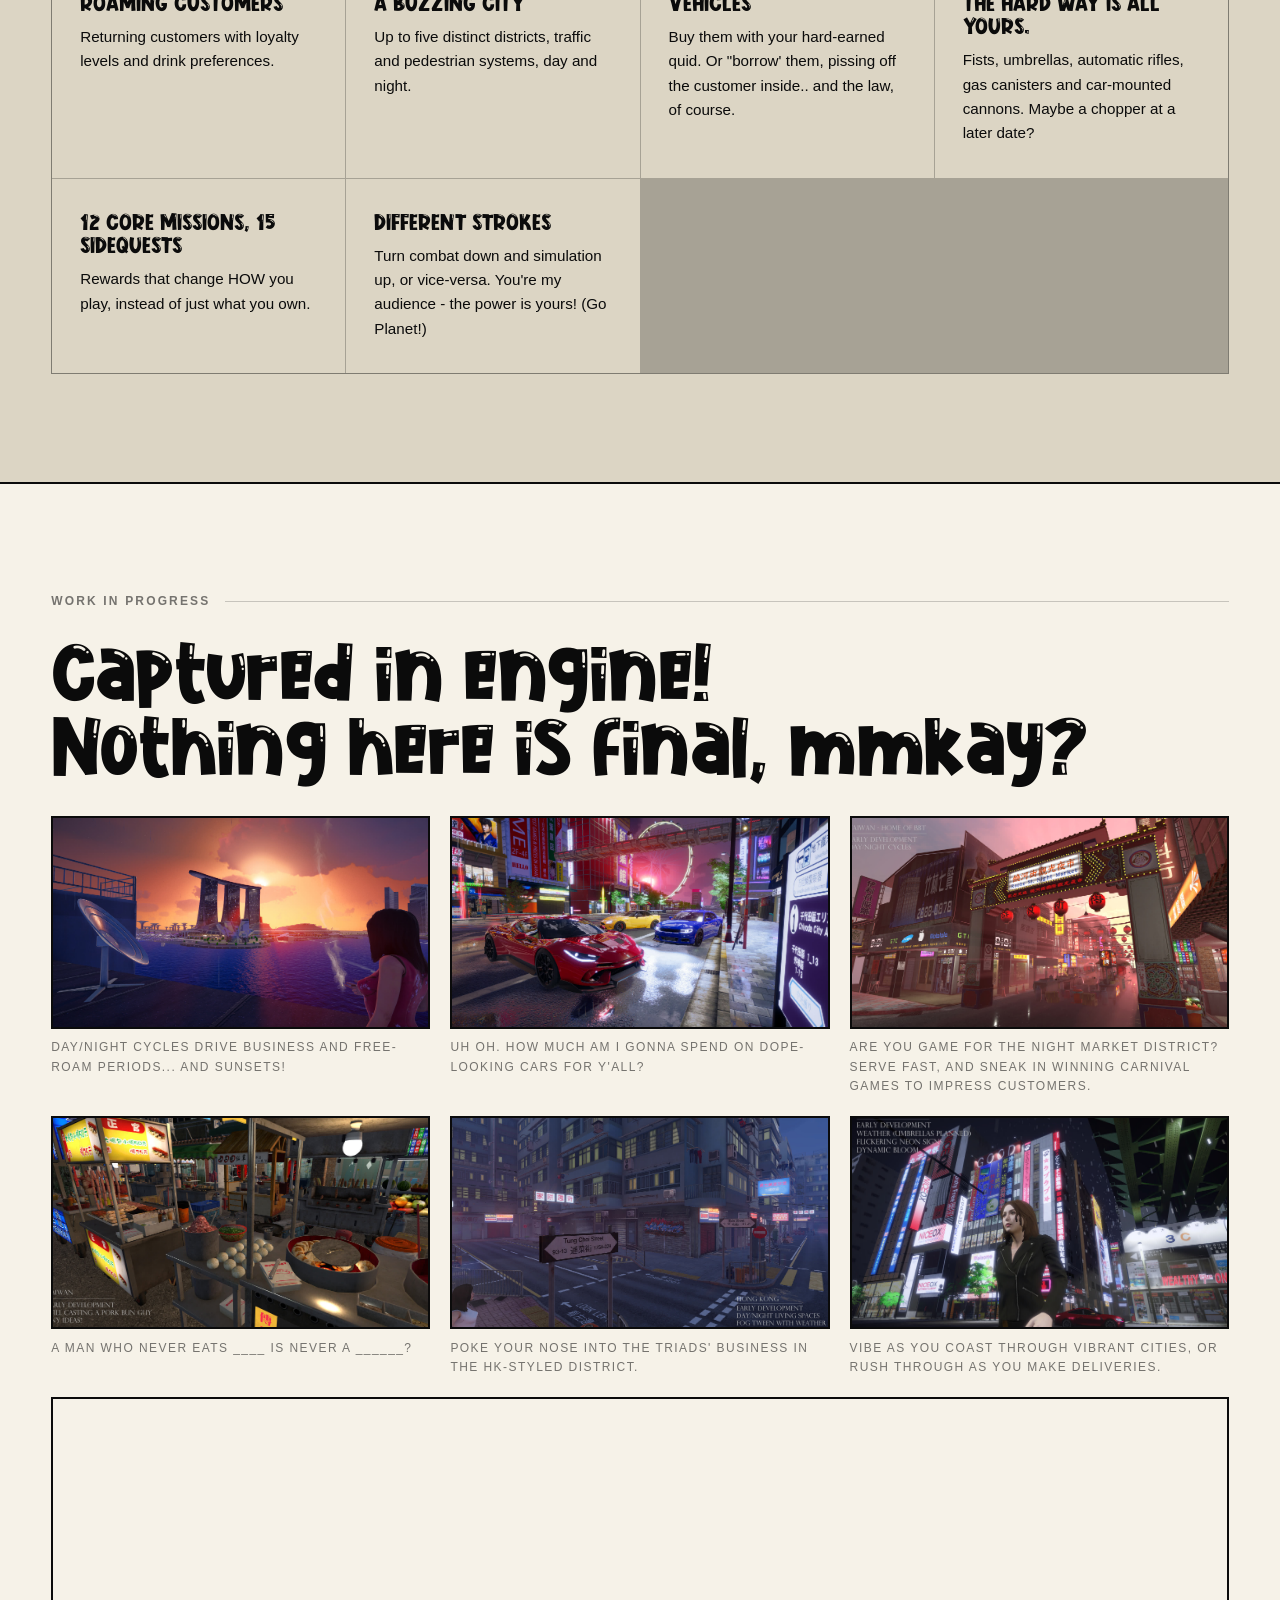
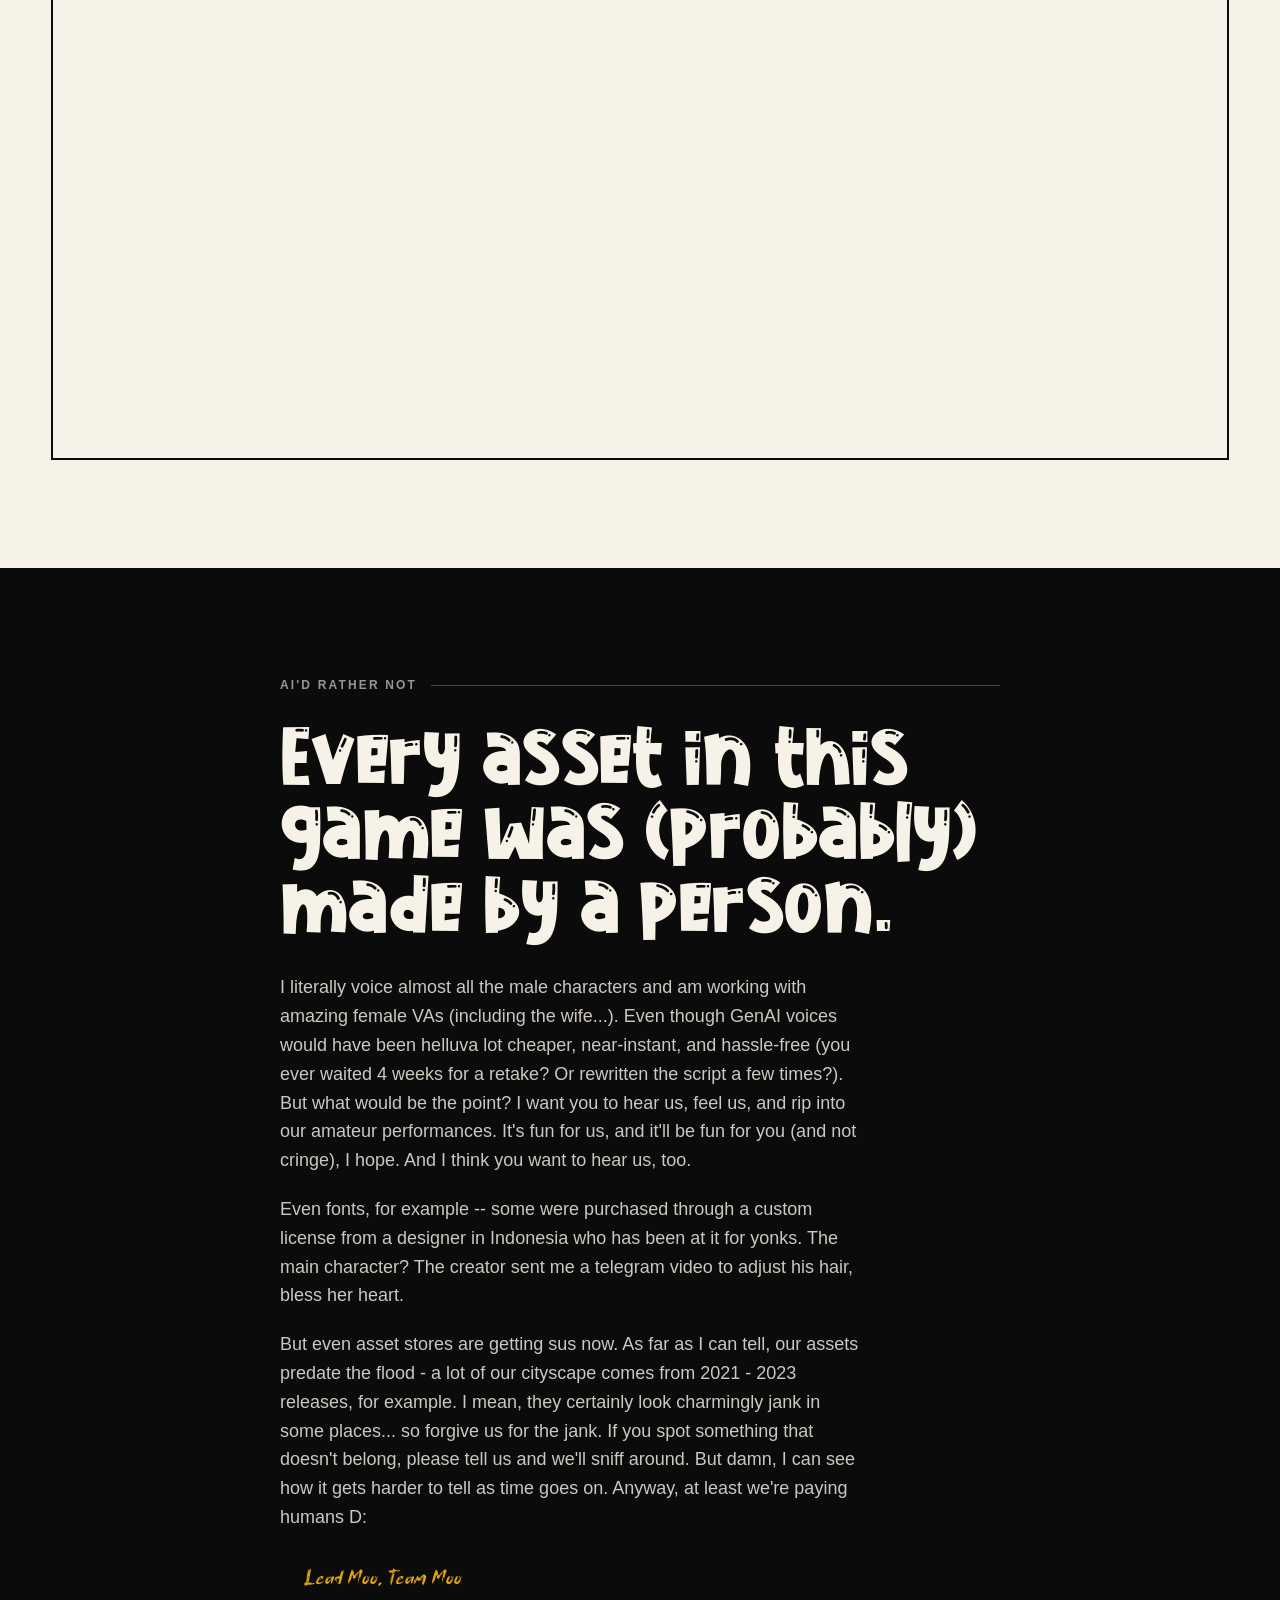
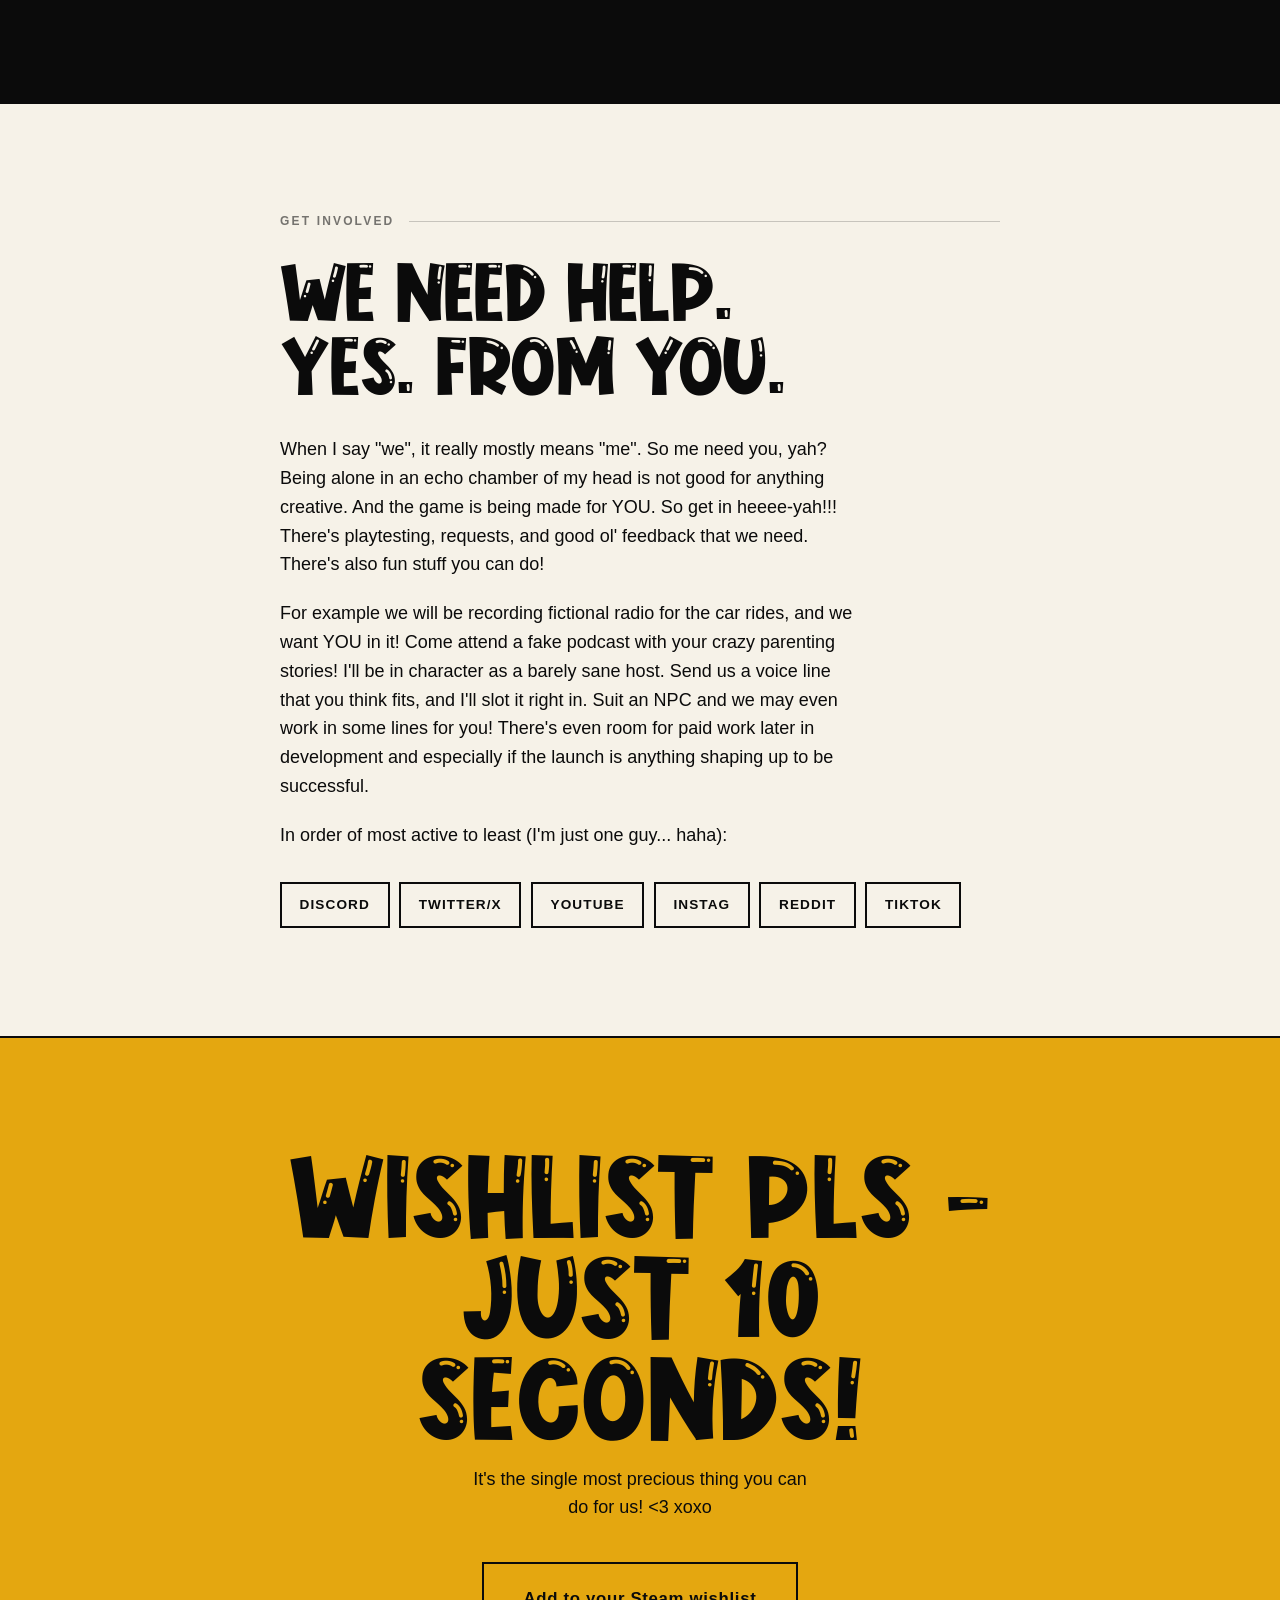
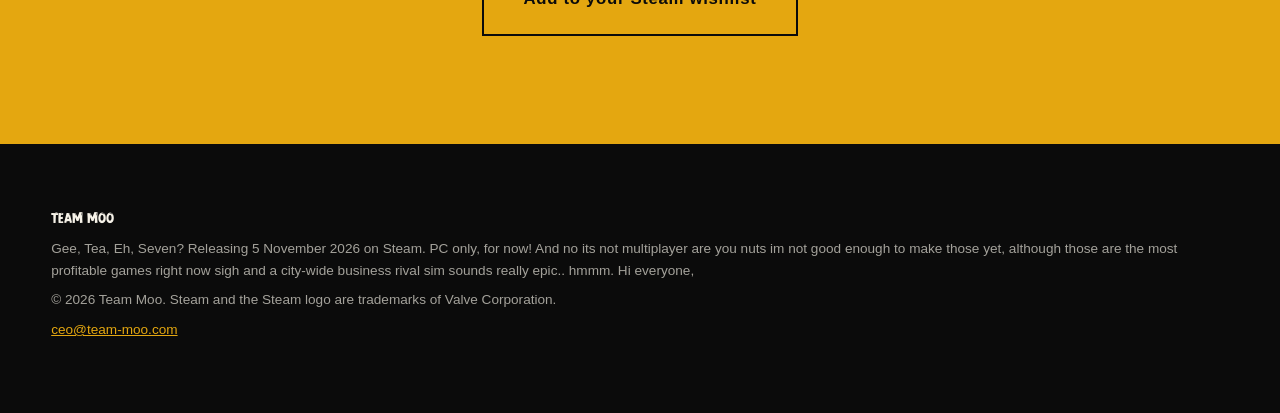
==== commit 4b513b1e: "update description" ====
--- a/index.html
+++ b/index.html
@@ -7,7 +7,7 @@
 <meta name="description" content="An open-world, crime-friendly bubble tea chain management simulator. On one level. Revenge is a cup of bubble tea, best served cold. Wishlist on Steam!">
 
 <meta property="og:title" content="Gee, Tea, Eh, Seven?">
-<meta property="og:description" content="Build your own empire... or tear theirs down. An open-world crime bubble tea management sim from Team Moo (you read that right lol)">
+<meta property="og:description" content="Build your own empire... or tear theirs down. An open-world, revenge-fuelled, crime-filled bubble tea management sim from Team Moo (you read that right lol)">
 <meta property="og:type" content="website">
 <meta property="og:url" content="https://team-moo.com/">
 <meta property="og:image" content="https://team-moo.com/img/og-card.jpg">
